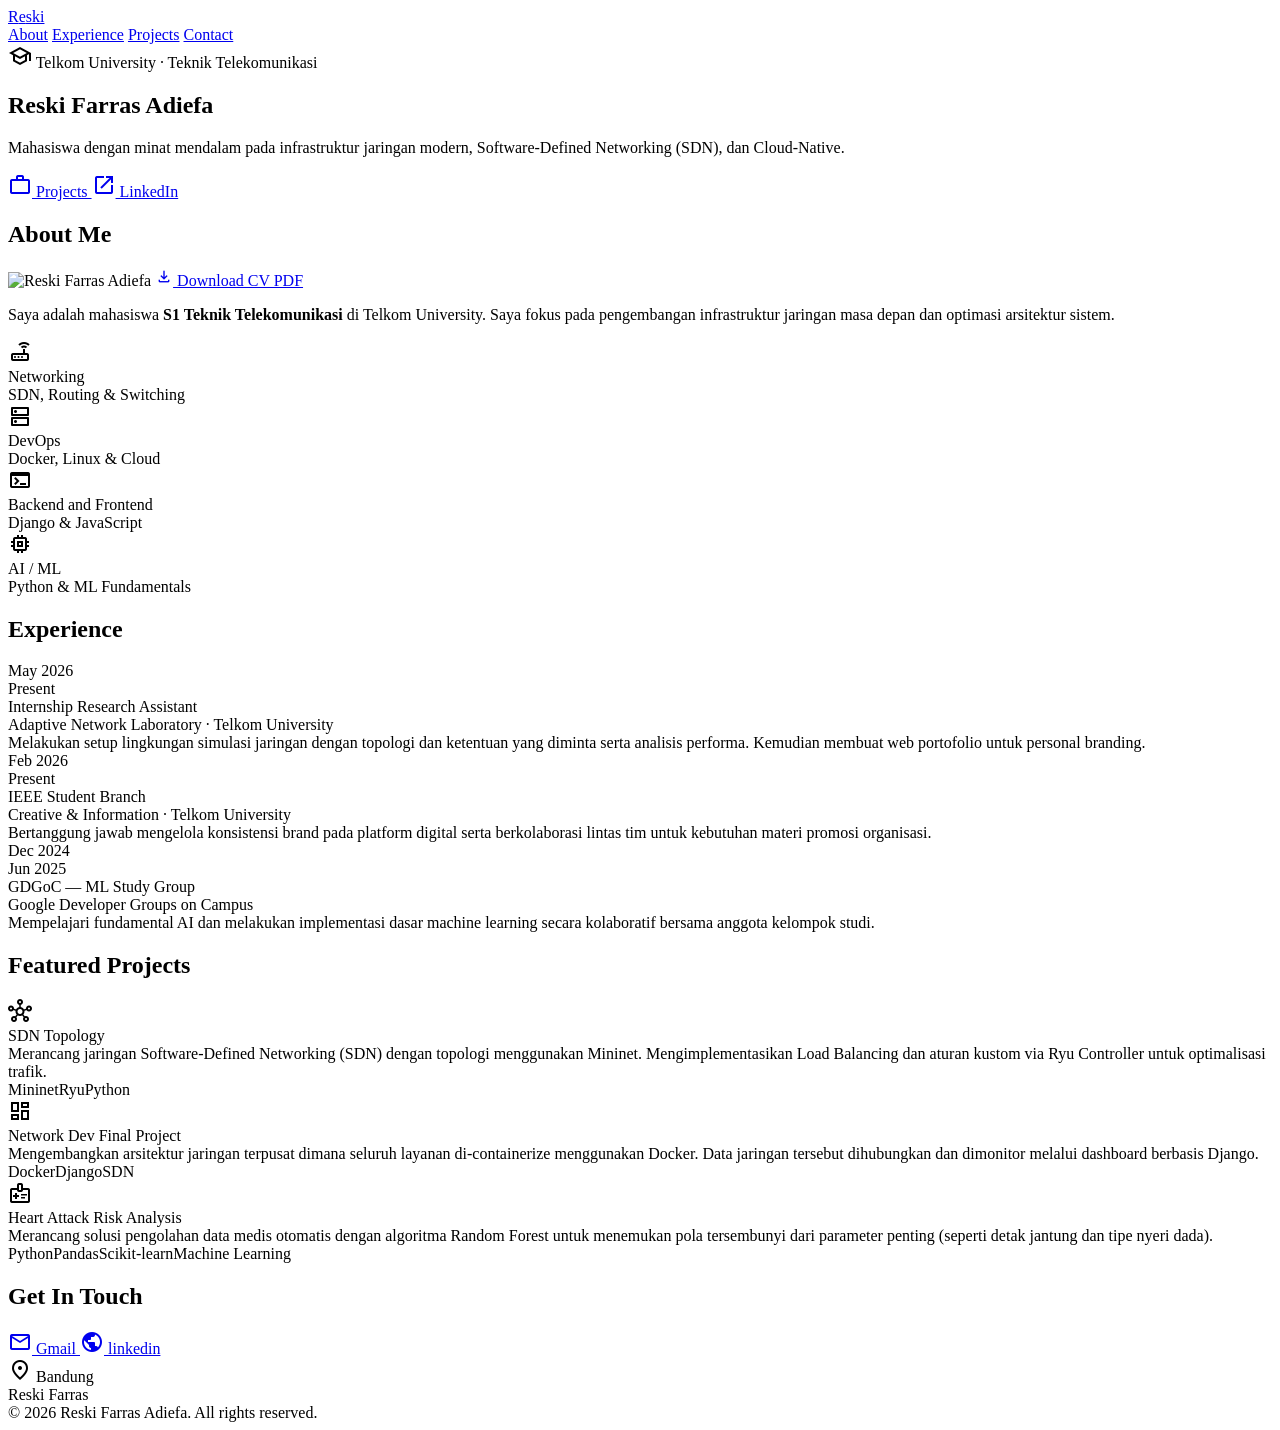
==== css/index.html @ 7e1b7cb9 "edit dikit" ====
<!DOCTYPE html>
<html lang="en">
<head>
<meta charset="UTF-8">
<meta name="viewport" content="width=device-width, initial-scale=1.0">
<title>Reski Farras Adiefa | Portfolio</title>
<link rel="icon" type="image/png" href="./images/person.png">
<link href="https://fonts.googleapis.com/css2?family=Outfit:wght@400;500;700&family=Roboto:wght@300;400;500&display=swap" rel="stylesheet">
<link href="https://fonts.googleapis.com/css2?family=Material+Symbols+Outlined:opsz,wght,FILL,GRAD@24,400,0,0" rel="stylesheet" />
<link rel="stylesheet" href="./css/style.css">

</head>
<body>

<nav id="navbar">
  <a href="#" class="nav-logo">
    <span class="r1">R</span><span class="e">e</span><span class="s">s</span><span class="k">k</span><span class="i">i</span>
  </a>
  <div class="nav-links">
    <a href="#about" class="nav-link">About</a>
    <a href="#exp" class="nav-link">Experience</a>
    <a href="#projects" class="nav-link">Projects</a>
    <a href="#contact" class="nav-link">Contact</a>
  </div>
</nav>

<section id="hero">
  <div class="hero-inner r">
    <div class="hero-tag">
      <span class="material-symbols-outlined">school</span>
      Telkom University · Teknik Telekomunikasi
    </div>
    <h1>Reski Farras <span>Adiefa</span></h1>
    <p class="hero-desc">Mahasiswa dengan minat mendalam pada infrastruktur jaringan modern, Software-Defined Networking (SDN), dan Cloud-Native.</p>
    <div class="hero-btns">
      <a href="#projects" class="btn btn-p">
        <span class="material-symbols-outlined">work</span> Projects
      </a>
    
      <a href="https://linkedin.com/in/reski-farras-adiefa-113409315/" target="_blank" class="btn btn-s">
        <span class="material-symbols-outlined">open_in_new</span> LinkedIn
      </a>
    </div>
  </div>
</section>

<section class="section" id="about">
  <div class="wrap">
    <div class="sec-head r"><h2 class="sec-title">About Me</h2><div class="sec-line"></div></div>
    <div class="about-grid">
      <div class="about-text r">
        
        <div class="about-profile-group">
          <img src="./images/profil.jpeg" alt="Reski Farras Adiefa" class="about-img">
          
          <a href="./cv-reski.pdf" target="_blank" class="btn btn-s about-cv-btn">
            <span class="material-symbols-outlined" style="font-size: 18px;">download</span> Download CV PDF
          </a>
        </div>
        
        <p>Saya adalah mahasiswa <strong>S1 Teknik Telekomunikasi</strong> di Telkom University. Saya fokus pada pengembangan infrastruktur jaringan masa depan dan optimasi arsitektur sistem.</p>
      </div>
      
      <div class="about-cards r" style="transition-delay:.1s">
        <div class="g-card">
          <span class="material-symbols-outlined acard-ico" style="color:var(--g-red)">router</span>
          <div class="acard-t">Networking</div>
          <div class="acard-s">SDN, Routing & Switching</div>
        </div>
        <div class="g-card">
          <span class="material-symbols-outlined acard-ico" style="color:var(--g-blue)">dns</span>
          <div class="acard-t">DevOps</div>
          <div class="acard-s">Docker, Linux & Cloud</div>
        </div>
        <div class="g-card">
          <span class="material-symbols-outlined acard-ico" style="color:var(--g-green)">terminal</span>
          <div class="acard-t">Backend and Frontend</div>
          <div class="acard-s">Django & JavaScript </div>
        </div>
        <div class="g-card">
          <span class="material-symbols-outlined acard-ico" style="color:var(--g-yellow)">memory</span>
          <div class="acard-t">AI / ML</div>
          <div class="acard-s">Python & ML Fundamentals</div>
        </div>
      </div>
    </div>
  </div>
</section>

<section class="section" id="exp">
  <div class="wrap">
    <div class="sec-head r"><h2 class="sec-title">Experience</h2><div class="sec-line"></div></div>
    <div class="timeline">
      
      <div class="tl-item r">
        <div class="tl-left"><div class="tl-date">May 2026<br>Present</div></div>
        <div class="tl-mid"><div class="tl-dot"></div><div class="tl-line"></div></div>
        <div class="tl-content">
          <div class="tl-title">Internship Research Assistant</div>
          <div class="tl-org">Adaptive Network Laboratory · Telkom University</div>
          <div class="tl-desc">Melakukan setup lingkungan simulasi jaringan dengan topologi dan ketentuan yang diminta serta analisis performa. Kemudian membuat web portofolio untuk personal branding.</div>
        </div>
      </div>
      
      <div class="tl-item r" style="transition-delay:.1s">
        <div class="tl-left"><div class="tl-date">Feb 2026<br>Present</div></div>
        <div class="tl-mid"><div class="tl-dot"></div><div class="tl-line"></div></div>
        <div class="tl-content">
          <div class="tl-title">IEEE Student Branch</div>
          <div class="tl-org">Creative & Information · Telkom University</div>
          <div class="tl-desc">Bertanggung jawab mengelola konsistensi brand pada platform digital serta berkolaborasi lintas tim untuk kebutuhan materi promosi organisasi.</div>
        </div>
      </div>
      
      <div class="tl-item r" style="transition-delay:.2s">
        <div class="tl-left"><div class="tl-date">Dec 2024<br>Jun 2025</div></div>
        <div class="tl-mid"><div class="tl-dot"></div><div class="tl-line"></div></div>
        <div class="tl-content">
          <div class="tl-title">GDGoC — ML Study Group</div>
          <div class="tl-org">Google Developer Groups on Campus</div>
          <div class="tl-desc">Mempelajari fundamental AI dan melakukan implementasi dasar machine learning secara kolaboratif bersama anggota kelompok studi.</div>
        </div>
      </div>

    </div>
  </div>
</section>

<section class="section" id="projects">
  <div class="wrap">
    <div class="sec-head r"><h2 class="sec-title">Featured Projects</h2><div class="sec-line"></div></div>
    <div class="proj-grid r">
      
      <div class="g-card">
        <div class="pcard-top">
          <span class="material-symbols-outlined pcard-ico">hub</span>
          <div class="pcard-title">SDN Topology</div>
        </div>
        <div class="pcard-desc">Merancang jaringan Software-Defined Networking (SDN) dengan topologi menggunakan Mininet. Mengimplementasikan Load Balancing dan aturan kustom via Ryu Controller untuk optimalisasi trafik.</div>
        <div class="tags">
          <span class="tag">Mininet</span><span class="tag">Ryu</span><span class="tag">Python</span>
        </div>
      </div>
      
      <div class="g-card">
        <div class="pcard-top">
          <span class="material-symbols-outlined pcard-ico">dashboard</span>
          <div class="pcard-title">Network Dev Final Project</div>
        </div>
        <div class="pcard-desc">Mengembangkan arsitektur jaringan terpusat dimana seluruh layanan di-containerize menggunakan Docker. Data jaringan tersebut dihubungkan dan dimonitor melalui dashboard berbasis Django.</div>
        <div class="tags">
          <span class="tag">Docker</span><span class="tag">Django</span><span class="tag">SDN</span>
        </div>
      </div>

      <div class="g-card">
        <div class="pcard-top">
          <span class="material-symbols-outlined pcard-ico">medical_information</span>
          <div class="pcard-title">Heart Attack Risk Analysis</div>
        </div>
        <div class="pcard-desc">Merancang solusi pengolahan data medis otomatis dengan algoritma Random Forest untuk menemukan pola tersembunyi dari parameter penting (seperti detak jantung dan tipe nyeri dada).</div>
        <div class="tags">
          <span class="tag">Python</span><span class="tag">Pandas</span><span class="tag">Scikit-learn</span><span class="tag">Machine Learning</span>
        </div>
      </div>

    </div>
  </div>
</section>

<section class="section" id="contact">
  <div class="wrap">
    <div class="sec-head r"><h2 class="sec-title">Get In Touch</h2><div class="sec-line"></div></div>
    <div class="contact-links r">
      <a class="g-card clink" href="mailto:adiefareski02@gmail.com">
        <span class="material-symbols-outlined clink-ico">mail</span>
        <span class="clink-val">Gmail</span>
      </a>
      <a class="g-card clink" href="https://linkedin.com/in/reski-farras-adiefa-113409315/" target="_blank">
        <span class="material-symbols-outlined clink-ico">public</span>
        <span class="clink-val">linkedin</span>
      </a>
      <div class="g-card clink">
        <span class="material-symbols-outlined clink-ico">location_on</span>
        <span class="clink-val">Bandung</span>
      </div>
    </div>
  </div>
</section>

<footer>
  <div class="f-logo">Reski Farras</div>
  <div class="f-copy">© 2026 Reski Farras Adiefa. All rights reserved.</div>
</footer>

<script>
// Intersection Observer for Scroll Reveal
const io = new IntersectionObserver(entries => {
  entries.forEach(e => {
    if(e.isIntersecting) e.target.classList.add('on');
  });
}, { threshold: 0.1 });
document.querySelectorAll('.r').forEach(el => io.observe(el));

// Scroll Spy for Navbar
const sections = document.querySelectorAll("section");
const navLinks = document.querySelectorAll(".nav-link");
const navbar = document.getElementById("navbar");

window.addEventListener("scroll", () => {
  let current = "";
  
  // Add shadow to navbar when scrolled
  if (window.scrollY > 10) {
    navbar.classList.add("scrolled");
  } else {
    navbar.classList.remove("scrolled");
  }

  // Determine which section is currently in view
  sections.forEach((section) => {
    const sectionTop = section.offsetTop;
    if (pageYOffset >= sectionTop - 150) {
      current = section.getAttribute("id");
    }
  });

  // Highlight the correct nav link
  navLinks.forEach((link) => {
    link.classList.remove("active");
    if (link.getAttribute("href").substring(1) === current) {
      link.classList.add("active");
    }
  });
});
</script>
</body>
</html>
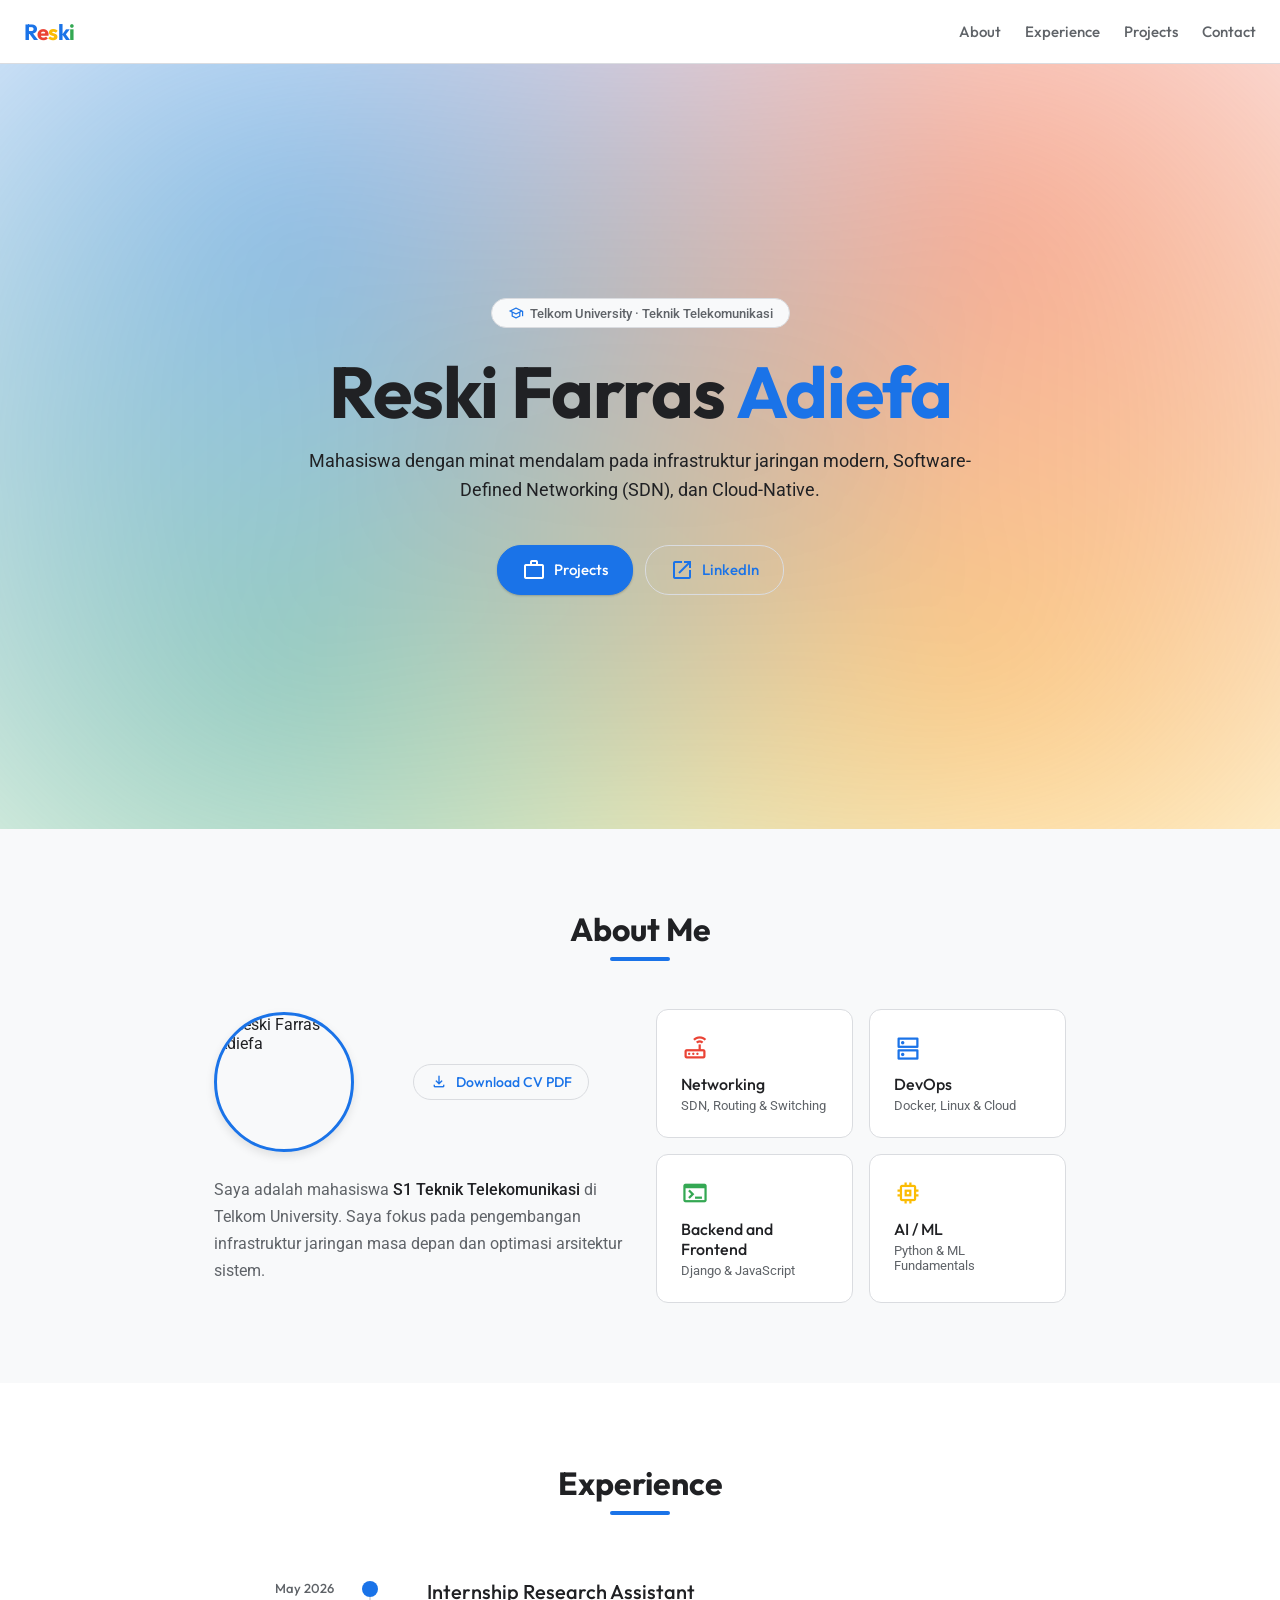
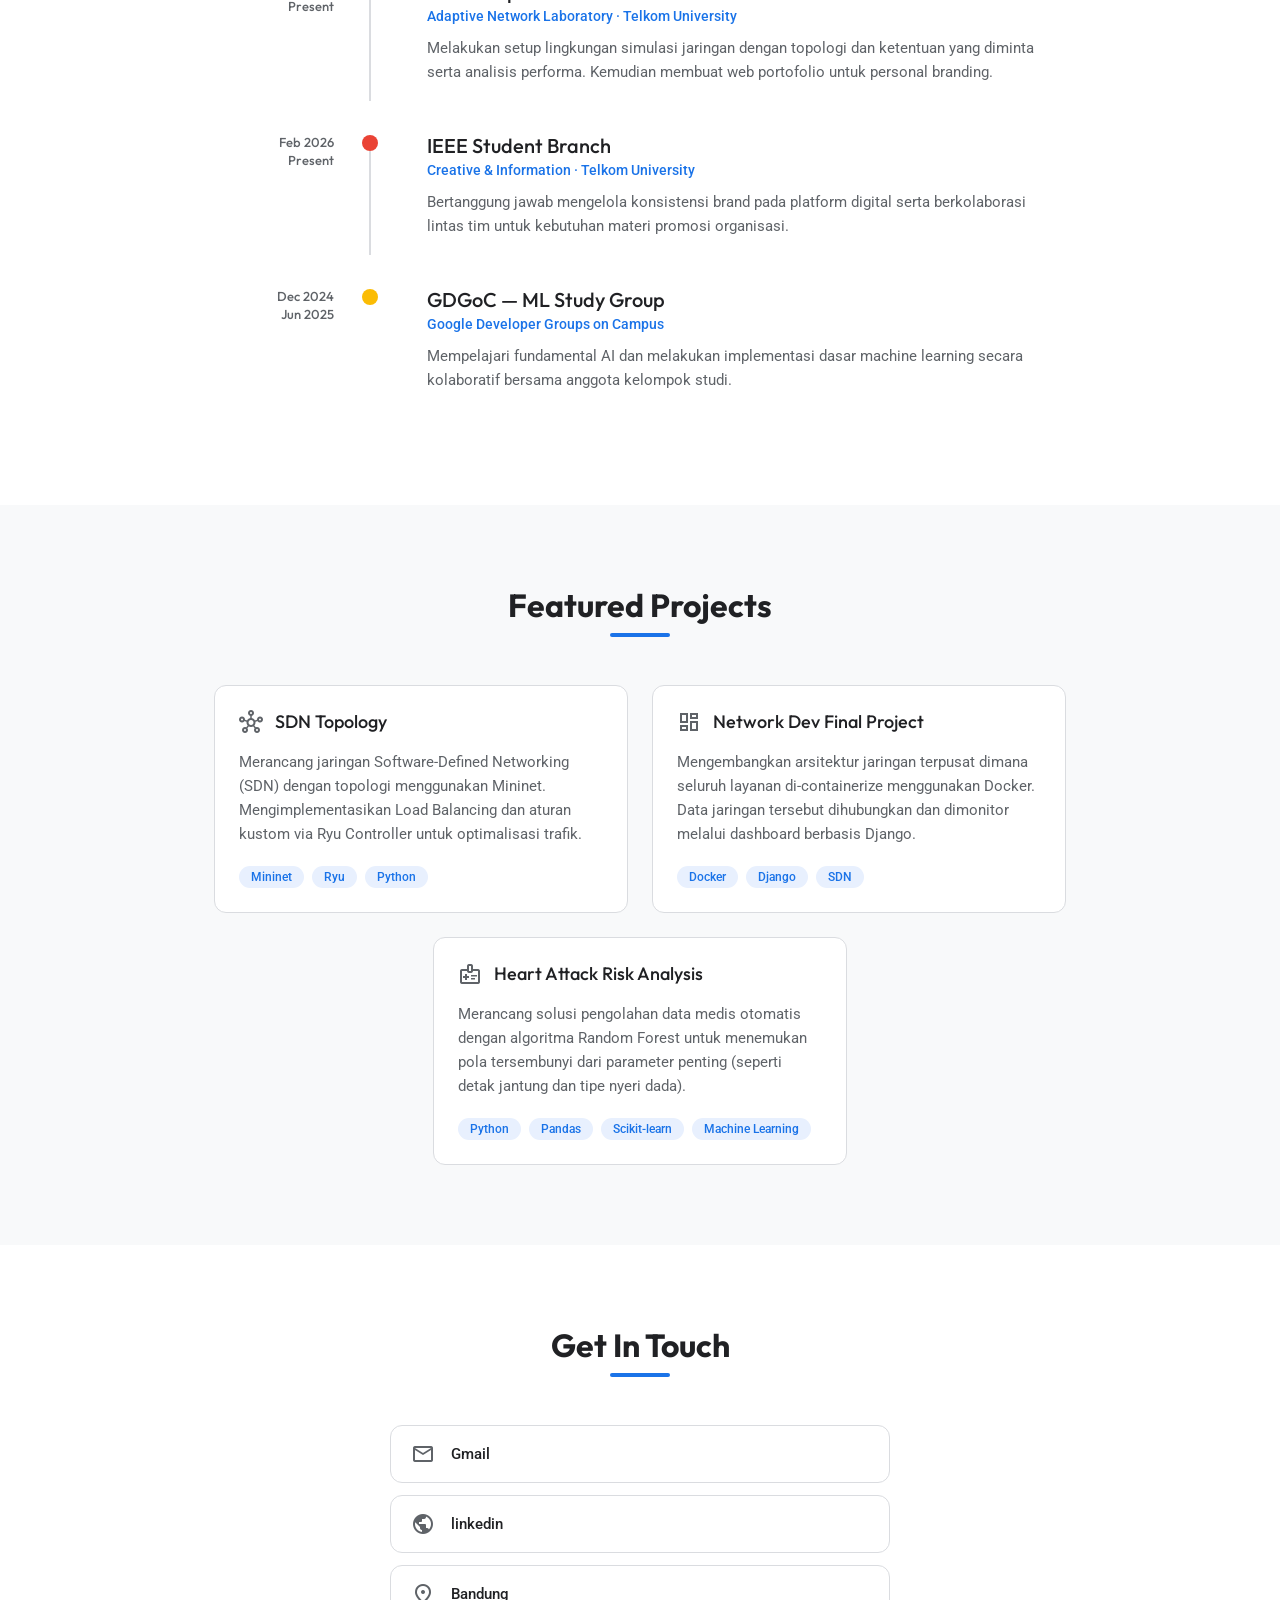
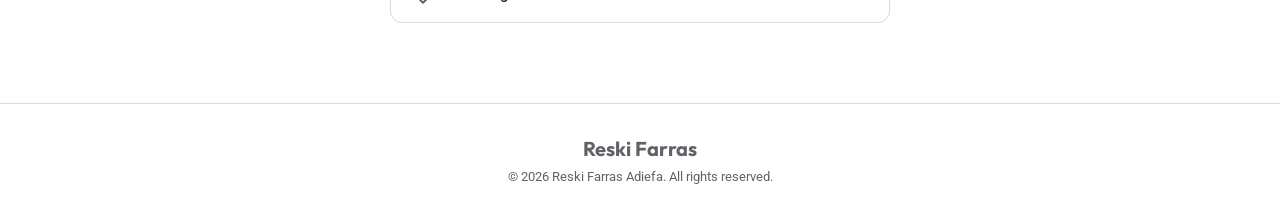
==== commit 1d9e4e3a: "edit dikit" ====
--- a/css/index.html
+++ b/css/index.html
@@ -7,7 +7,7 @@
 <link rel="icon" type="image/png" href="./images/person.png">
 <link href="https://fonts.googleapis.com/css2?family=Outfit:wght@400;500;700&family=Roboto:wght@300;400;500&display=swap" rel="stylesheet">
 <link href="https://fonts.googleapis.com/css2?family=Material+Symbols+Outlined:opsz,wght,FILL,GRAD@24,400,0,0" rel="stylesheet" />
-<link rel="stylesheet" href="./css/style.css">
+<link rel="stylesheet" href="style.css">
 
 </head>
 <body>
--- a/css/style.css
+++ b/css/style.css
@@ -0,0 +1,343 @@
+*,*::before,*::after{box-sizing:border-box;margin:0;padding:0}
+:root{
+  --bg-main: #ffffff;
+  --bg-alt: #f8f9fa;
+  --text-main: #202124;
+  --text-muted: #5f6368;
+  --border: #dadce0;
+  
+  --g-blue: #1a73e8;
+  --g-red: #ea4335;
+  --g-yellow: #fbbc04;
+  --g-green: #34a853;
+  --g-blue-light: #e8f0fe;
+
+  --font-disp: 'Outfit', sans-serif;
+  --font-body: 'Roboto', sans-serif;
+}
+html{scroll-behavior:smooth;}
+body{background:var(--bg-main);color:var(--text-main);font-family:var(--font-body);overflow-x:hidden;-webkit-font-smoothing:antialiased;}
+
+/* ── NAV ── */
+nav{
+  position:sticky;top:0;z-index:100;
+  background:rgba(255, 255, 255, 0.95);
+  backdrop-filter: blur(8px);
+  border-bottom:1px solid var(--border);
+  display:flex;align-items:center;height:64px;padding:0 24px;gap:24px;
+  transition: box-shadow 0.3s ease;
+}
+nav.scrolled { box-shadow: 0 2px 10px rgba(0,0,0,0.1); }
+
+.nav-logo{font-family:var(--font-disp);font-size:22px;font-weight:700;letter-spacing:-0.5px;margin-right:auto;text-decoration:none;transition: transform 0.3s ease;}
+.nav-logo:hover{transform: scale(1.05);}
+.nav-logo .r1{color:var(--g-blue);}
+.nav-logo .e{color:var(--g-red);}
+.nav-logo .s{color:var(--g-yellow);}
+.nav-logo .k{color:var(--g-blue);}
+.nav-logo .i{color:var(--g-green);}
+
+.nav-links{display:flex;gap:24px;overflow-x:auto;-ms-overflow-style:none;scrollbar-width:none;}
+.nav-links::-webkit-scrollbar{display:none;}
+
+/* Nav Link Hover & Active State */
+.nav-link{
+  font-family:var(--font-disp);font-size:15px;font-weight:500;
+  color:var(--text-muted);text-decoration:none;white-space:nowrap;
+  position: relative;
+  padding: 8px 0;
+  transition:color .3s ease;
+}
+.nav-link::after {
+  content: '';
+  position: absolute;
+  bottom: 0;
+  left: 50%;
+  width: 0;
+  height: 3px;
+  background: var(--g-blue);
+  border-radius: 2px 2px 0 0;
+  transition: all 0.3s ease;
+  transform: translateX(-50%);
+}
+.nav-link:hover, .nav-link.active { color: var(--g-blue); font-weight: 700; }
+.nav-link:hover::after, .nav-link.active::after { width: 100%; }
+
+/* ── HERO ── */
+#hero {
+  min-height: 85vh;
+  display: flex;
+  align-items: center;
+  justify-content: center;
+  padding: 80px 24px;
+  text-align: center;
+  background: var(--bg-main);
+  /* Tambahan wajib biar blur ga keluar batas */
+  position: relative;
+  overflow: hidden; 
+}
+
+/* Sihir Background Blur Google */
+#hero::before {
+  content: "";
+  position: absolute;
+  top: -20%; left: -20%; width: 140%; height: 140%;
+  background:
+    radial-gradient(circle at 30% 30%, rgba(26, 115, 232, 0.4) 0%, transparent 50%), /* G-Blue */
+    radial-gradient(circle at 70% 30%, rgba(234, 67, 53, 0.4) 0%, transparent 50%), /* G-Red */
+    radial-gradient(circle at 70% 70%, rgba(251, 188, 4, 0.4) 0%, transparent 50%), /* G-Yellow */
+    radial-gradient(circle at 30% 70%, rgba(52, 168, 83, 0.4) 0%, transparent 50%); /* G-Green */
+  filter: blur(50px);
+  z-index: 0;
+  pointer-events: none; /* Penting: Biar efek ini gak nutupin klik tombol */
+  animation: floatBg 15s ease-in-out infinite alternate;
+}
+
+/* Biar text dan konten ada di depan background blur */
+.hero-inner {
+  max-width: 700px;
+  position: relative;
+  z-index: 1; 
+}
+
+.hero-tag {
+  font-family: var(--font-body); font-size: 13px; font-weight: 500;
+  color: var(--text-muted);
+  display: inline-flex; align-items: center; gap: 6px;
+  background: var(--bg-alt); border: 1px solid var(--border); border-radius: 16px;
+  padding: 6px 16px; margin-bottom: 24px;
+  transition: all 0.3s ease;
+}
+.hero-tag:hover { background: var(--g-blue-light); border-color: var(--g-blue); color: var(--g-blue); }
+.hero-tag .material-symbols-outlined { font-size: 16px; color: var(--g-blue); }
+
+h1 { font-family: var(--font-disp); font-size: clamp(42px, 8vw, 72px); font-weight: 700; line-height: 1.1; color: var(--text-main); margin-bottom: 16px; letter-spacing: -1px; }
+h1 span { color: var(--g-blue); }
+.hero-desc { font-size: 18px; line-height: 1.6; color: var(--text-main); font-weight: 400; margin-bottom: 40px; }
+
+.hero-btns { display: flex; gap: 12px; justify-content: center; flex-wrap: wrap; }
+.btn {
+  font-family: var(--font-disp); font-size: 15px; font-weight: 500;
+  padding: 12px 24px; border-radius: 24px;
+  text-decoration: none; display: inline-flex; align-items: center; gap: 8px;
+  transition: all .3s cubic-bezier(0.25, 0.8, 0.25, 1);
+}
+.btn-p { background: var(--g-blue); color: #fff; border: 1px solid var(--g-blue); box-shadow: 0 1px 2px 0 rgba(60, 64, 67, 0.3); }
+.btn-p:hover { background: #1765cc; box-shadow: 0 4px 8px 3px rgba(60, 64, 67, 0.15); transform: translateY(-2px); }
+.btn-s { background: transparent; color: var(--g-blue); border: 1px solid var(--border); }
+.btn-s:hover { background: var(--g-blue-light); border-color: var(--g-blue-light); transform: translateY(-2px); }
+
+/* Animasi background blurnya biar gerak-gerak halus */
+@keyframes floatBg {
+  0% { transform: scale(1) translate(0, 0); }
+  70% { transform: scale(1.05) translate(2%, -2%); }
+  100% { transform: scale(1) translate(-2%, 2%); }
+}
+
+/* ── SECTION ── */
+.section{padding:80px 0;}
+.section:nth-child(odd){background:var(--bg-alt);}
+.wrap{max-width:900px;margin:0 auto;padding:0 24px;}
+.sec-head{margin-bottom:48px;text-align:center;}
+.sec-title{font-family:var(--font-disp);font-size:32px;font-weight:700;color:var(--text-main);margin-bottom:8px;}
+.sec-line{width:60px;height:4px;background:var(--g-blue);border-radius:2px;margin:0 auto; transition: width 0.3s ease;}
+.section:hover .sec-line { width: 100px; }
+
+/* ── CARDS ── */
+.g-card {
+  background:var(--bg-main);
+  border:1px solid var(--border);
+  border-radius:12px;
+  padding:24px;
+  transition:all .3s cubic-bezier(0.25, 0.8, 0.25, 1);
+}
+.g-card:hover {
+  box-shadow: 0 4px 6px rgba(60,64,67,0.15), 0 1px 3px rgba(60,64,67,0.3);
+  transform: translateY(-4px);
+  border-color: transparent;
+}
+
+/* ── ABOUT ── */
+.about-grid{display:grid;grid-template-columns:1fr 1fr;gap:32px;align-items:center;}
+.about-text p{font-size:16px;line-height:1.7;color:var(--text-muted);margin-bottom:16px;}
+.about-text strong{color:var(--text-main);font-weight:500;}
+
+/* Styling Grup Profile (Foto + Tombol) */
+/* Bawaan untuk Tampilan HP / Portrait */
+.about-profile-group {
+  display: flex;
+  flex-direction: column; /* Numpuk vertikal ke bawah di HP */
+  align-items: center;
+  gap: 16px;
+  margin-bottom: 24px;
+}
+
+.about-img {
+  width: 140px;
+  height: 140px;
+  object-fit: cover;
+  border-radius: 50% !important; /* Wajib bulat penuh di setiap kondisi */
+  border: 3px solid var(--g-blue);
+  box-shadow: 0 4px 10px rgba(0,0,0,0.1);
+}
+
+.about-cv-btn {
+  padding: 8px 16px;
+  font-size: 14px;
+}
+
+/* Aturan Khusus Layar Laptop / Desktop / Landscape (Lebar di atas 768px) */
+@media(min-width: 768px) {
+  .about-profile-group {
+    flex-direction: row; /* Berubah jadi horizontal berjejer */
+    align-items: center; /* Tombol otomatis presisi di tengah-tengah tinggi foto */
+    gap: 24px;
+  }
+  
+  .about-img {
+    margin: 0; /* Reset margin bawaan HP */
+    border-radius: 50% !important; /* Tetap mempertahankan bentuk bulat murni */
+  }
+  
+  .about-cv-btn {
+    margin-left: auto;
+    margin-right: auto; /* Sihir utama: Membuat tombol otomatis mengambil posisi center sempurna di sisa ruang kosong sebelum skill cards */
+  }
+}
+
+/* Aturan Khusus Layar Laptop/PC (Landscape) */
+@media(min-width: 768px) {
+  .about-profile-group {
+    flex-direction: row;      /* Bikin elemen jadi berjajar dari kiri ke kanan */
+    justify-content: flex-start; /* Posisinya geser jadi rata kiri */
+    align-items: center;      /* Posisinya sejajar lurus secara vertikal */
+    gap: 24px;
+  }
+  
+  .about-img {
+    border-radius: 16px; /* Di laptop fotonya berubah jadi agak persegi dengan sudut bulat */
+  }
+}
+
+
+
+.about-cards{display:grid;grid-template-columns:1fr 1fr;gap:16px;}
+.acard-ico{font-size:28px;margin-bottom:12px;color:var(--g-blue);display:block; transition: transform 0.3s ease;}
+.g-card:hover .acard-ico { transform: scale(1.1); }
+.acard-t{font-family:var(--font-disp);font-size:16px;font-weight:500;color:var(--text-main);margin-bottom:4px;}
+.acard-s{font-size:13px;color:var(--text-muted);}
+
+/* ── EXPERIENCE (Interactive) ── */
+.timeline{display:flex;flex-direction:column;gap:0;}
+.tl-item{
+  display:grid;grid-template-columns:120px 24px 1fr;
+  gap:0 24px;padding-bottom:16px;position:relative;
+  cursor: default;
+}
+.tl-left{padding-top:16px;text-align:right;}
+.tl-date{font-family:var(--font-disp);font-size:13px;font-weight:500;color:var(--text-muted);line-height:1.4; transition: color 0.3s ease;}
+.tl-mid{display:flex;flex-direction:column;align-items:center; padding-top: 18px;}
+
+/* Pulse Animation for Current Job */
+@keyframes pulse {
+  0% { box-shadow: 0 0 0 0 rgba(26, 115, 232, 0.4); }
+  70% { box-shadow: 0 0 0 10px rgba(26, 115, 232, 0); }
+  100% { box-shadow: 0 0 0 0 rgba(26, 115, 232, 0); }
+}
+
+.tl-dot{width:16px;height:16px;border-radius:50%;flex-shrink:0;z-index:2; transition: all 0.3s cubic-bezier(0.175, 0.885, 0.32, 1.275);}
+.tl-item:nth-child(1) .tl-dot {background: var(--g-blue); animation: pulse 2s infinite;}
+.tl-item:nth-child(2) .tl-dot {background: var(--g-red);}
+.tl-item:nth-child(3) .tl-dot {background: var(--g-yellow);}
+.tl-item:nth-child(4) .tl-dot {background: var(--g-green);}
+
+.tl-line{flex:1;width:2px;background:var(--border);margin-top:-4px;}
+.tl-item:last-child .tl-line{display:none;}
+
+/* The Interactive Content Box */
+.tl-content {
+  background: transparent;
+  padding: 16px 20px;
+  border-radius: 12px;
+  border: 1px solid transparent;
+  transition: all 0.3s cubic-bezier(0.25, 0.8, 0.25, 1);
+}
+.tl-title{font-family:var(--font-disp);font-size:20px;font-weight:500;color:var(--text-main);margin-bottom:4px;line-height:1.2; transition: color 0.3s ease;}
+.tl-org{font-size:14px;color:var(--g-blue);margin-bottom:12px;font-weight:500;}
+.tl-desc{font-size:15px;color:var(--text-muted);line-height:1.6;}
+
+/* Hover Effects for Timeline Item */
+.tl-item:hover .tl-content {
+  background: var(--bg-main);
+  border-color: var(--border);
+  box-shadow: 0 4px 12px rgba(0,0,0,0.05);
+  transform: translateX(8px);
+}
+.tl-item:hover .tl-dot { transform: scale(1.4); }
+.tl-item:nth-child(1):hover .tl-dot { animation: none; box-shadow: 0 0 0 6px rgba(26, 115, 232, 0.2); }
+.tl-item:nth-child(2):hover .tl-dot { box-shadow: 0 0 0 6px rgba(234, 67, 53, 0.2); }
+.tl-item:nth-child(3):hover .tl-dot { box-shadow: 0 0 0 6px rgba(251, 188, 4, 0.2); }
+.tl-item:nth-child(1):hover .tl-title { color: var(--g-blue); }
+.tl-item:nth-child(2):hover .tl-title { color: var(--g-red); }
+.tl-item:nth-child(3):hover .tl-title { color: var(--g-yellow); }
+
+/* ── PROJECTS ── */
+
+.proj-grid {
+  display: flex;
+  flex-wrap: wrap;
+  justify-content: center; /* Ini kunci rahasia biar card ke-3 otomatis nengah */
+  gap: 24px;
+}
+.proj-grid > .g-card {
+  width: 100%; /* Buat tampilan layar HP biar tetep full dari kiri ke kanan */
+}
+@media(min-width: 768px) { 
+  .proj-grid > .g-card {
+    width: calc(50% - 12px); /* Tampilan Laptop: 2 card sejajar. Kalau ada card sisa, bakal ditengahin! */
+  } 
+}
+.pcard-top{display:flex;align-items:center;gap:12px;margin-bottom:16px;}
+.pcard-ico{font-size:24px;color:var(--text-muted); transition: color 0.3s ease;}
+.g-card:hover .pcard-ico { color: var(--g-blue); }
+.pcard-title{font-family:var(--font-disp);font-size:18px;font-weight:500;color:var(--text-main);line-height:1.3;}
+.pcard-desc{font-size:15px;color:var(--text-muted);line-height:1.6;margin-bottom:20px;}
+.tags{display:flex;flex-wrap:wrap;gap:8px;}
+.tag{
+  font-family:var(--font-body);font-size:12px;font-weight:500;color:var(--g-blue);
+  background:var(--g-blue-light);border-radius:12px;padding:4px 12px;
+  transition: all 0.3s ease;
+}
+.g-card:hover .tag { background: var(--g-blue); color: white; }
+
+/* ── CONTACT ── */
+.contact-links{display:flex;flex-direction:column;gap:12px;max-width:500px;margin:0 auto;}
+.clink{
+  display:flex;align-items:center;gap:16px;padding:16px 20px;
+  text-decoration:none; cursor: pointer;
+}
+.clink-ico{font-size:24px;color:var(--text-muted);display:flex;align-items:center;justify-content:center; transition: transform 0.3s ease;}
+.clink-val{font-size:15px;font-weight:500;color:var(--text-main); transition: color 0.3s ease;}
+.clink:hover .clink-ico{color:var(--g-blue); transform: scale(1.1) rotate(-10deg);}
+.clink:hover .clink-val{color:var(--g-blue);}
+
+/* ── FOOTER ── */
+footer{background:var(--bg-main);padding:32px 24px;text-align:center;border-top:1px solid var(--border);}
+.f-logo{font-family:var(--font-disp);font-size:20px;font-weight:700;color:var(--text-muted);margin-bottom:8px;}
+.f-copy{font-size:13px;color:var(--text-muted);}
+
+/* ── REVEAL ANIMATION ── */
+.r{opacity:0;transform:translateY(20px);transition:opacity .6s ease,transform .6s ease;}
+.r.on{opacity:1;transform:translateY(0);}
+
+/* ── RESPONSIVE ── */
+@media(max-width:768px){
+  .about-grid{grid-template-columns:1fr;}
+  h1{font-size:42px;}
+}
+@media(max-width:480px){
+  .tl-item{grid-template-columns:80px 16px 1fr;gap:0 12px;}
+  .tl-date{font-size:11px;}
+  .tl-left{text-align:left;}
+  .tl-content { padding: 12px; }
+}
